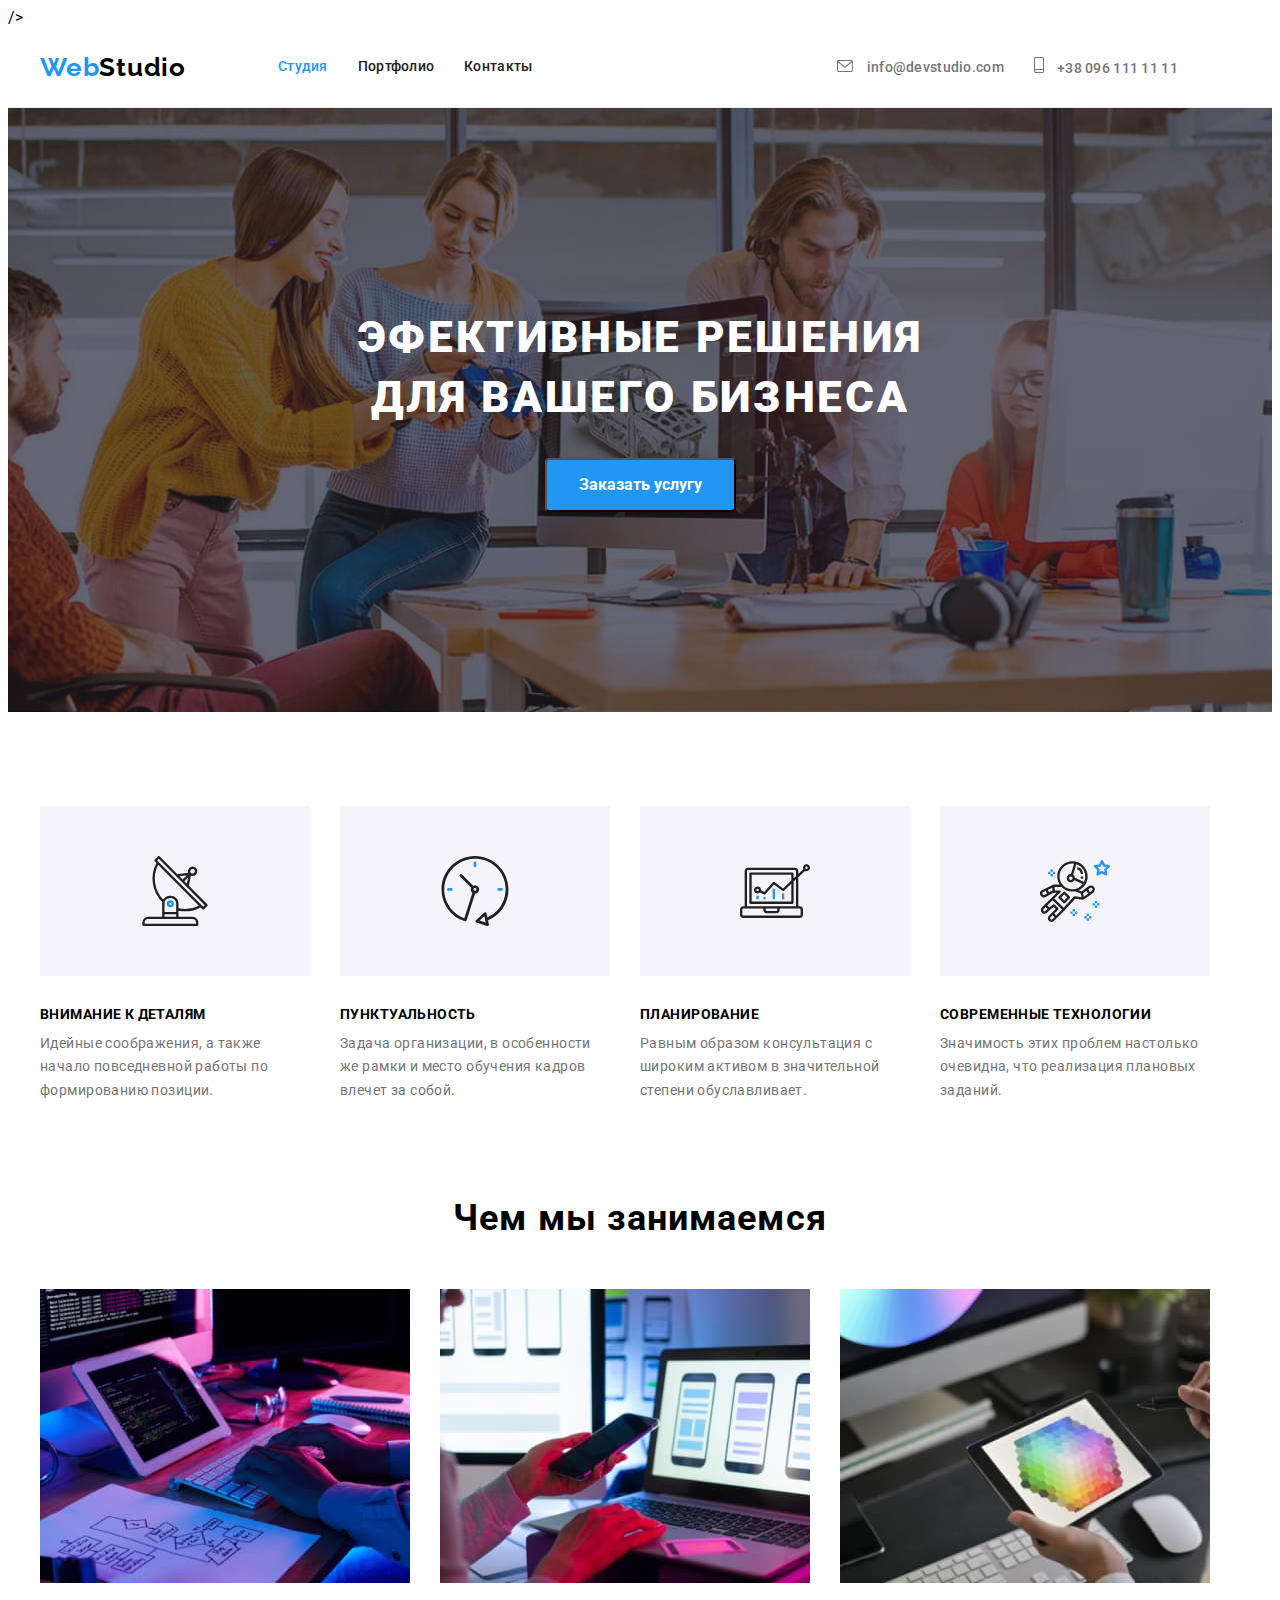
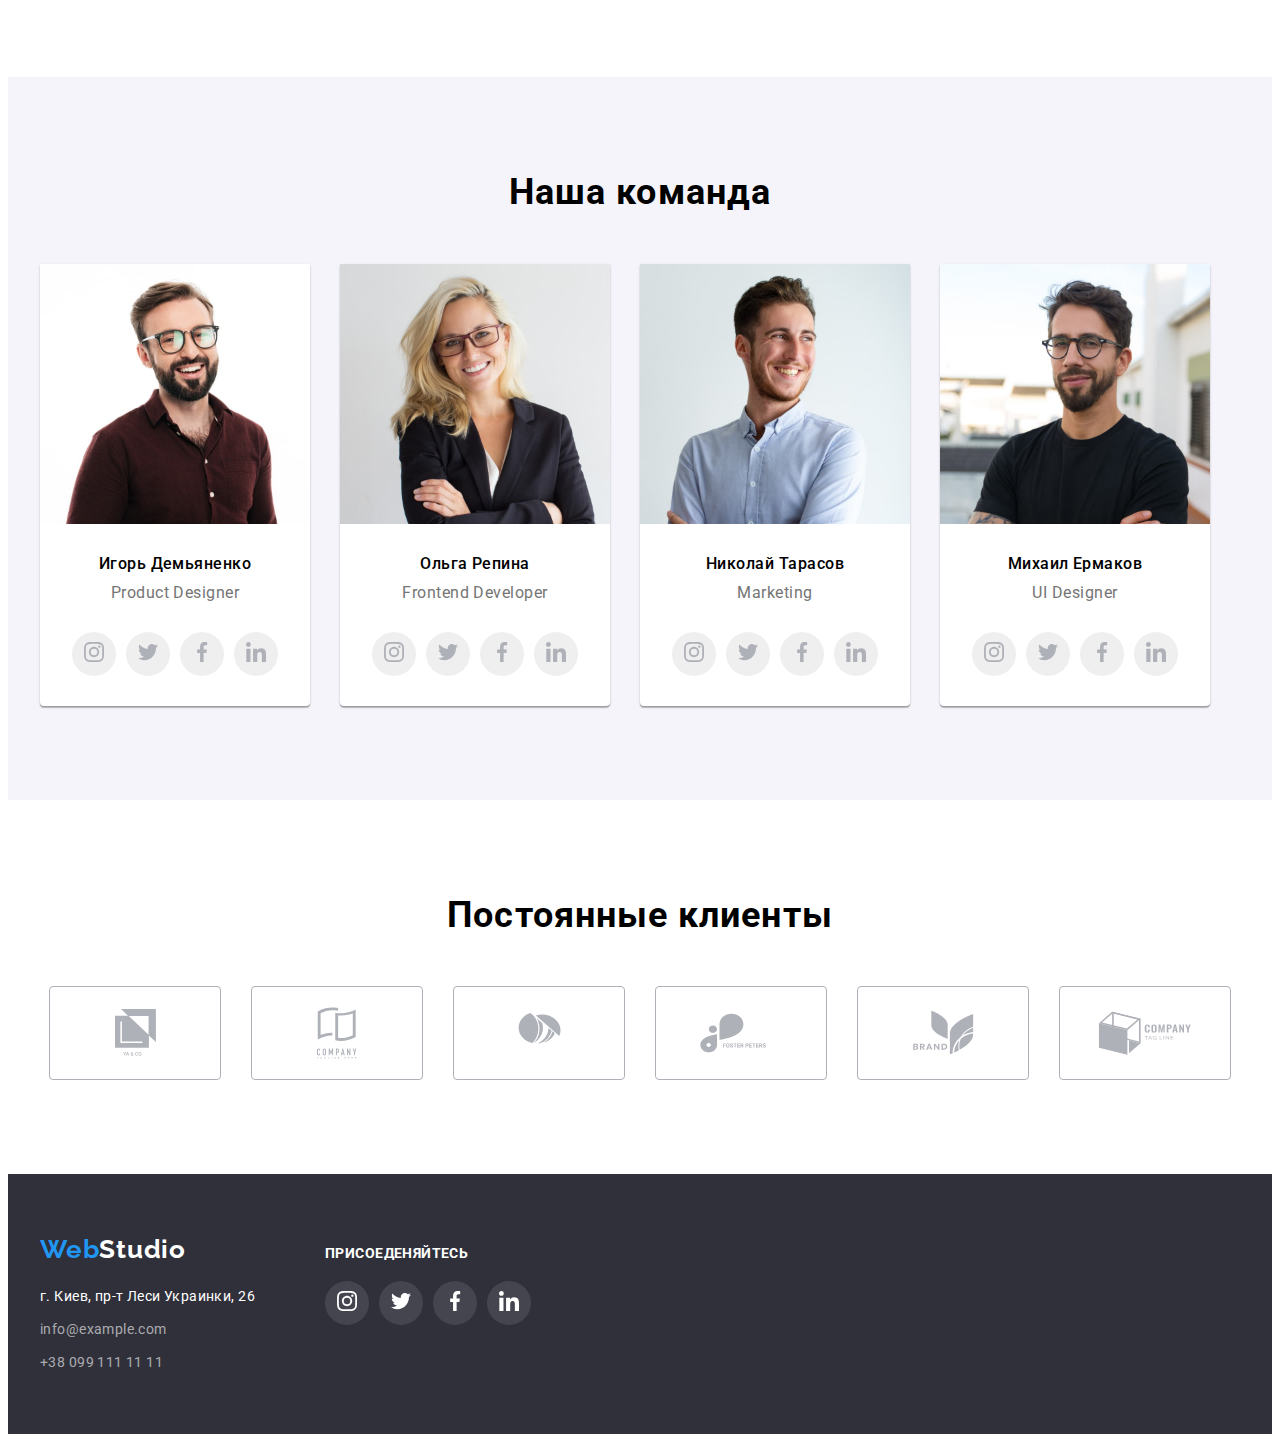
==== index.html @ a4e34519 "hw4" ====
<!DOCTYPE html>
<html lang="ru">
  <head>
    <meta charset="utf-8" />
    <meta name="description" content="ЭФЕКТИВНЫЕ РЕШЕНИЯ ДЛЯ ВАШЕГО БИЗНЕСА" />
    <meta name="viewport" content="width=device-width, initial-scale=1.0" />
    <title>Главная</title>
    <link rel="preconnect" href="https://fonts.googleapis.com" />
    <link rel="preconnect" href="https://fonts.gstatic.com" crossorigin />
    <link
      href="https://fonts.googleapis.com/css2?family=Raleway:wght@700&family=Roboto:wght@400;500;700;900&display=swap"
      rel="stylesheet"
    />
    <link
      rel="stylesheet"
      href="node_modules/modern-normalize/modern-normalize.css"
    />
    />
    <link rel="stylesheet" href="./css/style.css" />
  </head>
  <body>
    <!--Верхняя линия-->

    <header class="header">
      <div class="container header-container">
        <a href="" class="logo"> Web<span class="logo-studio">Studio</span></a>
        <nav class="navigation">
          <ul class="navigation-list">
            <li class="nav-left">
              <a class="navigation-link active-page" href="index.html"
                >Студия</a
              >
            </li>
            <li class="nav-left">
              <a class="navigation-link" href="portfolio.html"> Портфолио</a>
            </li>
            <li class="nav-left">
              <a class="navigation-link" href=""> Контакты</a>
            </li>
          </ul>
        </nav>
        <!--Контакты-->
        <ul class="contacts-list">
          <li class="nav-left">
            <a class="mail" href="mailto:info@devstudio.com">
              <svg class="icon-mail" width="16" height="12">
                <use href="./images/symbol-defs.svg#icon-envelope"></use>
              </svg>
              info@devstudio.com
            </a>
          </li>
          <li class="nav-left">
            <a class="tel" href="tel:+380961111111">
              <svg class="icon-smart" width="10" height="16">
                <use href="./images/symbol-defs.svg#icon-smartphone"></use>
              </svg>
              +38 096 111 11 11
            </a>
          </li>
        </ul>
      </div>
    </header>

    <!--Главный заголовок-->
    <main>
      <section class="main-section">
        <div class="container">
          <h1 class="main-head">
            ЭФЕКТИВНЫЕ РЕШЕНИЯ<br />
            ДЛЯ ВАШЕГО БИЗНЕСА
          </h1>
          <button class="btn" type="button">Заказать услугу</button>
        </div>
      </section>

      <!--Особенности-->

      <section class="section">
        <div class="container">
          <h2 class="visuallyhidden">Наши преимущества</h2>
          <ul class="advantage-list">
            <li class="advantage-item">
              <div class="advantage-icon">
                <svg class="icon" width="70" heigth="70">
                  <use href="./images/symbol-defs.svg#icon-antenna"></use>
                </svg>
              </div>
              <h3 class="advantage-head">Внимание к деталям</h3>
              <p class="par">
                Идейные соображения, а также начало повседневной работы по
                формированию позиции.
              </p>
            </li>

            <li class="advantage-item">
              <div class="advantage-icon">
                <svg class="icon" width="70" heigth="70">
                  <use href="./images/symbol-defs.svg#icon-clock"></use>
                </svg>
              </div>
              <h3 class="advantage-head">Пунктуальность</h3>
              <p class="par">
                Задача организации, в особенности же рамки и место обучения
                кадров влечет за собой.
              </p>
            </li>

            <li class="advantage-item">
              <div class="advantage-icon">
                <svg class="icon" width="70" heigth="70">
                  <use href="./images/symbol-defs.svg#icon-diagram"></use>
                </svg>
              </div>
              <h3 class="advantage-head">Планирование</h3>
              <p class="par">
                Равным образом консультация с широким активом в значительной
                степени обуславливает.
              </p>
            </li>

            <li class="advantage-item">
              <div class="advantage-icon">
                <svg class="icon" width="70" heigth="70">
                  <use href="./images/symbol-defs.svg#icon-astronaut"></use>
                </svg>
              </div>
              <h3 class="advantage-head">Современные технологии</h3>
              <p class="par">
                Значимость этих проблем настолько очевидна, что реализация
                плановых заданий.
              </p>
            </li>
          </ul>
        </div>
      </section>

      <!--Чем мы занимаемся-->

      <section class="section spec">
        <div class="container">
          <h2 class="spec-head">Чем мы занимаемся</h2>
          <ul class="spec-list">
            <li class="spec-item">
              <img src="images/box1.jpg" alt="programming" width="370" />
            </li>
            <li class="spec-item">
              <img src="images/box2.jpg" alt="mobile_programming" width="370" />
            </li>
            <li class="spec-item">
              <img src="images/img.jpg" alt="tablet" width="370" />
            </li>
          </ul>
        </div>
      </section>

      <!--Команда-->

      <section class="section team">
        <div class="container">
          <h2 class="spec-head">Наша команда</h2>
          <ul class="team-list">
            <li class="item-list">
              <img src="images/img_igor.jpg" alt="Igor" width="270" />
              <div class="team-info">
                <h3 class="team-name">Игорь Демьяненко</h3>
                <p class="team-position" lang="en">Product Designer</p>
              </div>

              <ul class="icon-list">
                <li class="icon-item">
                  <button class="button-icon button-active">
                    <svg class="svg-icon" width="20px" height="20px">
                      <use href="./images/symbol-defs.svg#icon-instagram"></use>
                    </svg>
                  </button>
                </li>
                <li class="icon-item">
                  <button class="button-icon button-active">
                    <svg class="svg-icon" width="20px" height="20px">
                      <use href="./images/symbol-defs.svg#icon-twitter"></use>
                    </svg>
                  </button>
                </li>
                <li class="icon-item">
                  <button class="button-icon button-active">
                    <svg class="svg-icon" width="20px" height="20px">
                      <use href="./images/symbol-defs.svg#icon-facebook"></use>
                    </svg>
                  </button>
                </li>
                <li class="icon-item">
                  <button class="button-icon button-active">
                    <svg class="svg-icon" width="20px" height="20px">
                      <use href="./images/symbol-defs.svg#icon-linkedin"></use>
                    </svg>
                  </button>
                </li>
              </ul>
            </li>

            <li class="item-list">
              <img src="images/img_olga.jpg" alt="Olga" width="270" />
              <div class="team-info">
                <h3 class="team-name">Ольга Репина</h3>
                <p class="team-position" lang="en">Frontend Developer</p>
              </div>
              <ul class="icon-list">
                <li class="icon-item">
                  <button class="button-icon button-active">
                    <svg class="svg-icon" width="20px" height="20px">
                      <use href="./images/symbol-defs.svg#icon-instagram"></use>
                    </svg>
                  </button>
                </li>
                <li class="icon-item">
                  <button class="button-icon button-active">
                    <svg class="svg-icon" width="20px" height="20px">
                      <use href="./images/symbol-defs.svg#icon-twitter"></use>
                    </svg>
                  </button>
                </li>
                <li class="icon-item">
                  <button class="button-icon button-active">
                    <svg class="svg-icon" width="20px" height="20px">
                      <use href="./images/symbol-defs.svg#icon-facebook"></use>
                    </svg>
                  </button>
                </li>
                <li class="icon-item">
                  <button class="button-icon button-active">
                    <svg class="svg-icon" width="20px" height="20px">
                      <use href="./images/symbol-defs.svg#icon-linkedin"></use>
                    </svg>
                  </button>
                </li>
              </ul>
            </li>

            <li class="item-list">
              <img src="images/img_kolya.jpg" alt="Nikolay" width="270" />
              <div class="team-info">
                <h3 class="team-name">Николай Тарасов</h3>
                <p class="team-position" lang="en">Marketing</p>
              </div>
              <ul class="icon-list">
                <li class="icon-item">
                  <button class="button-icon button-active">
                    <svg class="svg-icon" width="20px" height="20px">
                      <use href="./images/symbol-defs.svg#icon-instagram"></use>
                    </svg>
                  </button>
                </li>
                <li class="icon-item">
                  <button class="button-icon button-active">
                    <svg class="svg-icon" width="20px" height="20px">
                      <use href="./images/symbol-defs.svg#icon-twitter"></use>
                    </svg>
                  </button>
                </li>
                <li class="icon-item">
                  <button class="button-icon button-active">
                    <svg class="svg-icon" width="20px" height="20px">
                      <use href="./images/symbol-defs.svg#icon-facebook"></use>
                    </svg>
                  </button>
                </li>
                <li class="icon-item">
                  <button class="button-icon button-active">
                    <svg class="svg-icon">
                      <use href="./images/symbol-defs.svg#icon-linkedin"></use>
                    </svg>
                  </button>
                </li>
              </ul>
            </li>

            <li class="item-list">
              <img src="images/img_misha.jpg" alt="Michail" width="270" />
              <div class="team-info">
                <h3 class="team-name">Михаил Ермаков</h3>
                <p class="team-position" lang="en">UI Designer</p>
              </div>
              <ul class="icon-list">
                <li class="icon-item">
                  <button class="button-icon button-active">
                    <svg class="svg-icon" width="20px" height="20px">
                      <use href="./images/symbol-defs.svg#icon-instagram"></use>
                    </svg>
                  </button>
                </li>
                <li class="icon-item">
                  <button class="button-icon button-active">
                    <svg class="svg-icon" width="20px" height="20px">
                      <use href="./images/symbol-defs.svg#icon-twitter"></use>
                    </svg>
                  </button>
                </li>
                <li class="icon-item">
                  <button class="button-icon button-active">
                    <svg class="svg-icon" width="20px" height="20px">
                      <use href="./images/symbol-defs.svg#icon-facebook"></use>
                    </svg>
                  </button>
                </li>
                <li class="icon-item">
                  <button class="button-icon button-active">
                    <svg class="svg-icon" width="20px" height="20px">
                      <use href="./images/symbol-defs.svg#icon-linkedin"></use>
                    </svg>
                  </button>
                </li>
              </ul>
            </li>
          </ul>
        </div>
      </section>

      <section class="section">
        <div class="container">
          <h2 class="spec-head">Постоянные клиенты</h2>
          <ul class="client-list">
            <li class="client-item">
              <a href="" alt="company" class="client-link">
                <svg class="svg-client" width="41px" height="47px">
                  <use href="./images/symbol-defs.svg#icon-group"></use>
                </svg>
              </a>
            </li>
            <li class="client-item">
              <a href="" alt="company" class="client-link">
                <svg class="svg-client" width="40px" height="52px">
                  <use href="./images/symbol-defs.svg#icon-group-1"></use>
                </svg>
              </a>
            </li>
            <li class="client-item">
              <a href="" alt="company" class="client-link">
                <svg class="svg-client" width="43px" height="41px">
                  <use href="./images/symbol-defs.svg#icon-group-2"></use>
                </svg>
              </a>
            </li>
            <li class="client-item">
              <a href="" alt="company" class="client-link">
                <svg class="svg-client" width="84px" height="40px">
                  <use href="./images/symbol-defs.svg#icon-group-3"></use>
                </svg>
              </a>
            </li>
            <li class="client-item">
              <a href="" alt="company" class="client-link">
                <svg class="svg-client" width="63px" height="45px">
                  <use href="./images/symbol-defs.svg#icon-group-4"></use>
                </svg>
              </a>
            </li>
            <li class="client-item">
              <a href="" alt="company" class="client-link">
                <svg class="svg-client" width="94px" height="44px">
                  <use href="./images/symbol-defs.svg#icon-group-5"></use>
                </svg>
              </a>
            </li>
          </ul>
        </div>
      </section>
    </main>

    <!--Подвал-->

    <footer class="foot">
      <div class="container">
        <div class="container-foot">
          <div>
            <a href="" class="logo-foot"
              >Web<span class="logo-studio-foot">Studio</span></a
            >
            <address class="foot-adress">
              <ul class="address-list">
                <li class="address-item">
                  <a
                    class="foot-address-item"
                    href="https://www.google.com/maps/place/%D0%B1%D1%83%D0%BB.+%D0%9B%D0%B5%D1%81%D0%B8+%D0%A3%D0%BA%D1%80%D0%B0%D0%B8%D0%BD%D0%BA%D0%B8,+26,+%D0%9A%D0%B8%D0%B5%D0%B2,+02000/@50.4265807,30.5361971,17z/data=!3m1!4b1!4m5!3m4!1s0x40d4cf0e033ecbe9:0x57a4dffefec77da0!8m2!3d50.4265807!4d30.5383858"
                    >г. Киев, пр-т Леси Украинки, 26</a
                  >
                </li>
                <li class="mail-item">
                  <a class="foot-contacts" href="mailto:info@example.com"
                    >info@example.com</a
                  >
                </li>
                <li class="tel-item">
                  <a class="foot-contacts" href="tel:+380991111111"
                    >+38 099 111 11 11</a
                  >
                </li>
              </ul>
            </address>
          </div>
          <div class="social">
            <h3 class="head-social">Присоеденяйтесь</h3>
            <ul class="social-list">
              <li class="social-item">
                <button class="button-social button-social-active">
                  <svg class="social-icon">
                    <use href="./images/symbol-defs.svg#icon-instagram"></use>
                  </svg>
                </button>
              </li>
              <li class="social-item">
                <button class="button-social button-social-active">
                  <svg class="social-icon">
                    <use href="./images/symbol-defs.svg#icon-twitter"></use>
                  </svg>
                </button>
              </li>
              <li class="social-item">
                <button class="button-social button-social-active">
                  <svg class="social-icon">
                    <use href="./images/symbol-defs.svg#icon-facebook"></use>
                  </svg>
                </button>
              </li>
              <li class="social-item">
                <button class="button-social button-social-active">
                  <svg class="social-icon">
                    <use href="./images/symbol-defs.svg#icon-linkedin"></use>
                  </svg>
                </button>
              </li>
            </ul>
          </div>
        </div>
      </div>
    </footer>
  </body>
</html>
---- css/style.css ----
:root {
  --color-background-body: #ffffff;
  --color-text-hover-focus: #2196f3;
  --color-btn-hover-focus: #757575;
  --color-logo: #2196f3;
  --color-logo-studio: #000000;
  --color-logo-studio-foot: #ffffff;
  --color-background-main: #c4c4c4;
  --text-color-par: #757575;
  --color-backround-footer: #2f303a;
  --color-background-team: #f5f4fa;
  --color-backgroung-btn: #2196f3;
  --color-background-header: #ffffff;
  --color-link-active: #757575;
  --color-team-position: #757575;
  --text-color-link: #212121;
  --text-color-contacts: #757575;
  --text-color-main: #ffffff;
  --text-color-button: #ffffff;
  --text-color-foot-address: #ffffff;
  --text-color-foot-contacts: rgba(255, 255, 255, 0.6);
  --text-filter: #212121;
  --bakground-btn-filter: #f5f4fa;
  --text-portfolio-product: #757575;
  --backgroun-color-services: #ffffff;
  --color-background-icon: #f5f4fa;
}
html {
  box-sizing: border-box;
}

h1,
h2,
h3,
p {
  margin: 0;
}
ul {
  margin: 0;
  padding: 0;
  list-style-type: none;
}
img {
  display: block;
  max-width: 100%;
  height: auto;
}

body {
  font-family: roboto, sans-serif;
  background-color: var(--color-background-body);
}
.container {
  width: 1200px;
  margin: 0 auto;
  padding: 0 15px;
}
.header-container {
  display: flex;
  align-items: center;
}
.header {
  background-color: var(--color-background-header);
  border-bottom: 1px solid #ececec;
}

/* WebStudio */
.logo {
  text-decoration: none;
  margin: 0;
  padding: 0;
  width: 145px;
  font-family: Raleway;
  font-weight: 700;
  font-size: 26px;
  line-height: 1.19;
  letter-spacing: 0.03em;
  color: var(--color-logo);
}
.logo-studio {
  color: var(--color-logo-studio);
}

/* Navigation*/
.navigation {
  margin: 0 0 0 93px;
  padding-top: 0;
}
.navigation-list {
  display: flex;
}
.contacts-list {
  margin-left: 305px;
  display: flex;
}
.navigation-link {
  padding: 32px 0;
  text-decoration: none;
  font-weight: 500;
  font-size: 14px;
  line-height: 1.14;
  letter-spacing: 0.02em;
  color: var(--text-color-link);
  display: block;
}
.nav-left + .nav-left {
  margin-left: 30px;
}
.active-page {
  color: var(--color-backgroung-btn);
}

.navigation-link:hover,
.navigation-link:focus {
  color: var(--color-text-hover-focus);
}
.navigation-link:active {
  color: var(--color-link-active);
}
.mail {
  text-decoration: none;
  font-weight: 500;
  font-size: 14px;
  line-height: 1.14;
  letter-spacing: 0.02em;
  color: var(--text-color-contacts);
}

.mail:focus,
.mail:hover,
.icon-mail:hover,
.icon-mail:focus {
  color: var(--color-text-hover-focus);
  fill: currentColor;
}

.icon-mail {
  width: 16px;
  height: 12px;
  margin-right: 10px;
  fill: currentColor;
}

.tel {
  text-decoration: none;
  font-weight: 500;
  font-size: 14px;
  line-height: 1.14;
  letter-spacing: 0.02em;
  color: var(--text-color-contacts);
}
.tel:focus,
.tel:hover,
.icon-smart:hover,
.icon-smart:focus {
  color: var(--color-text-hover-focus);
  fill: currentColor;
}
.icon-smart {
  width: 10px;
  height: 16px;
  margin-right: 10px;
  fill: currentColor;
}
.icon {
  display: block;
  height: 120px;
  margin-left: auto;
  margin-right: auto;
  padding: 25px 0;
  background-size: cover;
  fill: var(--text-color-link);
}

/*Main Head*/
.main-section {
  background-color: var(--color-background-main);
  text-align: center;
  padding: 200px 0;
  margin: 0 auto;
  max-width: 1600px;
  background-image: linear-gradient(
      rgba(47, 48, 58, 0.4),
      rgba(47, 48, 58, 0.4)
    ),
    url(../images/bg.jpg);
  background-position: center;
  background-repeat: no-repeat;
  background-size: cover;
}

.main-head {
  font-weight: 900;
  font-size: 44px;
  line-height: 1.36;
  letter-spacing: 0.06em;
  color: var(--text-color-main);
  background-color: inherit;

  text-transform: uppercase;
}

.btn {
  color: var(--text-color-button);
  background-color: var(--color-backgroung-btn);
  font-family: Roboto, sans-serif;
  font-weight: 700;
  font-size: 16px;
  line-height: 1.87;
  cursor: pointer;
  margin-top: 30px;
  padding: 10px 32px;
  box-shadow: 0px 4px 4px rgba(0, 0, 0, 0.15);
  border-radius: 4px;
}
.btn:active {
  color: var(--color-link-active);
}
.btn:hover,
.btn:focus {
  color: var(--color-btn-hover-focus);
}

/*ADVANTAGE*/

.visuallyhidden {
  position: absolute;
  width: 1px;
  height: 1px;
  margin: -1px;
  border: 0;
  padding: 0;
  clip: rect(0 0 0 0);
  overflow: hidden;
}
.section {
  padding: 94px 0;
}
.advantage-list {
  display: flex;
}

.advantage-item {
  width: 270px;
}
.advantage-item + .advantage-item {
  margin-left: 30px;
}

.advantage-head {
  margin-top: 30px;
  font-weight: 700;
  font-size: 14px;
  line-height: calc(16 / 14);
  letter-spacing: 0.03em;
  text-transform: uppercase;
}
.par {
  margin-top: 10px;
  margin-bottom: 0;
  font-size: 14px;
  line-height: 1.71;
  letter-spacing: 0.03em;
  color: var(--text-color-par);
}
.advantage-icon {
  background-color: var(--color-background-icon);
}

/*ACTIVITY*/
.spec {
  padding-top: 0;
}

.spec-head {
  font-weight: 700;
  font-size: 36px;
  line-height: 1.17;
  text-align: center;
  letter-spacing: 0.03em;
}

.spec-list {
  margin-top: 50px;
  display: flex;
}

.spec-item + .spec-item {
  margin-left: 30px;
}

/*OUR TEAM*/
.team {
  background-color: var(--color-background-team);
}
.team-list {
  margin-top: 50px;
  display: flex;
}
.team-name {
  font-weight: 500;
  font-size: 16px;
  line-height: 1.19;
  text-align: center;
  letter-spacing: 0.03em;
}
.team-position {
  font-size: 16px;
  line-height: 1.19;
  text-align: center;
  margin-top: 10px;
  margin-bottom: 0;
  letter-spacing: 0.03em;
  color: var(--color-team-position);
}
.team-info {
  padding: 30px 0;
}
.item-list {
  width: 270px;
  border-radius: 0px 0px 4px 4px;
  box-shadow: 0px 1px 3px rgba(0, 0, 0, 0.12), 0px 1px 1px rgba(0, 0, 0, 0.14),
    0px 2px 1px rgba(0, 0, 0, 0.2);
  background-color: var(--text-color-main);
}
.item-list + .item-list {
  margin-left: 30px;
}
.icon-container {
  margin: 0;
  padding: 0;
  width: 206px;
}

.button-icon {
  padding: 0;
  border: none;
  cursor: pointer;
  width: 44px;
  height: 44px;
  border-radius: 50%;
}

.icon-list {
  display: flex;
  justify-content: center;
  padding-bottom: 30px;
}

.icon-item {
  list-style-type: none;
}
.button-active:focus,
.button-active:hover {
  background-color: var(--color-text-hover-focus);
  fill: var(--text-color-button);
  outline: var(--color-backgroung-btn);
}

.button-active:focus,
.button-active:hover .svg-icon {
  fill: var(--text-color-button);
}

.icon-item + .icon-item {
  margin-left: 10px;
}
.svg-icon {
  width: 20px;
  height: 20px;
  fill: #afb1b8;
}
/* Клиенты*/
.client-list {
  display: flex;
  justify-content: center;
  margin-top: 50px;
}

.client-link {
  display: flex;
  justify-content: center;
  align-items: center;
  color: #afb1b8;
  width: 170px;
  height: 92px;
  border: solid 1px #afb1b8;
  border-radius: 4px;
}

.svg-client {
  fill: currentColor;
}
.client-link:focus,
.client-link:hover {
  color: var(--color-text-hover-focus);
  border-color: var(--color-text-hover-focus);
  outline: var(--color-backgroung-btn);
}
.client-item + .client-item {
  margin-left: 30px;
}

/*FOOTER*/

.foot {
  background-color: var(--color-backround-footer);
  margin-top: 0;
  padding: 60px 0;
}
.address-list {
  list-style-type: none;
  margin: 0;
  padding: 0;
}
/* WebStudio footer*/
.logo-foot {
  text-decoration: none;
  font-family: Raleway, sans-serif;
  font-weight: 700;
  font-size: 26px;
  line-height: 1.19;
  letter-spacing: 0.03em;
  color: var(--color-logo);
}
.logo-studio-foot {
  color: var(--color-logo-studio-foot);
}
.foot-adress {
  font-family: Roboto, sans-serif;
  font-style: normal;
  font-size: 14px;
  line-height: 1.71;
  letter-spacing: 0.03em;
  margin-top: 20px;
}
.foot-address-item {
  text-decoration: none;
  color: var(--text-color-foot-address);
}

.foot-address:hover,
.foot-address:focus {
  color: var(--color-text-hover-focus);
}

.foot-contacts {
  text-decoration: none;
  color: var(--text-color-foot-contacts);
}
.foot-contacts:hover,
.foot-contacts:focus {
  color: var(--color-text-hover-focus);
  outline: var(--color-backgroung-btn);
}

.mail-item {
  margin-top: 9px;
}
.tel-item {
  margin-top: 9px;
}

.head-social {
  font-weight: 700;
  font-size: 14px;
  line-height: 16px;
  letter-spacing: 0.03em;
  text-transform: uppercase;
  color: #ffffff;
}

.icon-container {
  margin: 0;
  padding: 0;
  width: 206px;
}
.social {
  width: 206px;
  margin-left: 70px;
}
.button-social {
  padding: 0;
  border: none;
  cursor: pointer;
  width: 44px;
  height: 44px;
  border-radius: 50%;
  background-color: rgba(255, 255, 255, 0.1);
}

.social-list {
  display: flex;
  justify-content: center;
  padding: 0;
  margin-top: 20px;
}

.button-social-active:focus,
.button-social-active:hover {
  background-color: var(--color-text-hover-focus);
  border: none;
  outline: var(--color-text-hover-focus);
}

.social-item + .social-item {
  margin-left: 10px;
}
.social-icon {
  width: 20px;
  height: 20px;
  fill: var(--text-color-foot-address);
}
.container-foot {
  display: flex;
  align-items: baseline;
}
/*Page portfolio*/

.btn-filter {
  border: none;
  padding: 6px 22px;
  font-family: Roboto, sans-serif;
  font-weight: 500;
  font-size: 16px;
  line-height: calc(26 / 16);
  letter-spacing: 0.03em;
  color: var(--text-filter);
  cursor: pointer;
  background-color: var(--bakground-btn-filter);
  border-radius: 4px;
}

.btn-left + .btn-left {
  margin-left: 8px;
}

.btn-filter:focus,
.btn-filter:hover {
  box-shadow: 0px 3px 1px rgba(0, 0, 0, 0.1), 0px 1px 2px rgba(0, 0, 0, 0.08),
    0px 2px 2px rgba(0, 0, 0, 0.12);
  color: var(--text-color-button);
  background-color: var(--color-backgroung-btn);
  outline: var(--color-text-hover-focus);
}

.filter-list {
  margin-bottom: 50px;
  display: flex;
  justify-content: center;
}
.services-list {
  display: flex;
  flex-wrap: wrap;
}

.services-item {
  margin-left: 30px;
  width: 370px;
  background-color: var(--backgroun-color-services);
}

.services-item:hover {
  cursor: pointer;
  box-shadow: 0px 1px 1px rgba(0, 0, 0, 0.12), 0px 4px 4px rgba(0, 0, 0, 0.06),
    1px 4px 6px rgba(0, 0, 0, 0.16);
}

.services-item:nth-child(3n + 1) {
  margin-left: 0;
}
.services-item:nth-child(n + 4) {
  margin-top: 30px;
}

.title {
  width: 322px;
  margin: auto;
}
.head-portfolio {
  font-weight: 700;
  font-size: 18px;
  line-height: 2;
  letter-spacing: 0.06em;
  color: var(--text-color-link);
}
.product {
  margin-top: 4px;
  font-size: 16px;
  line-height: 1.87;
  letter-spacing: 0.03em;
  color: var(--text-portfolio-product);
}
.services-info {
  padding: 20px 24px;
  border-left: 1px solid #eeeeee;
  border-right: 1px solid #eeeeee;
  border-bottom: 1px solid #eeeeee;
}
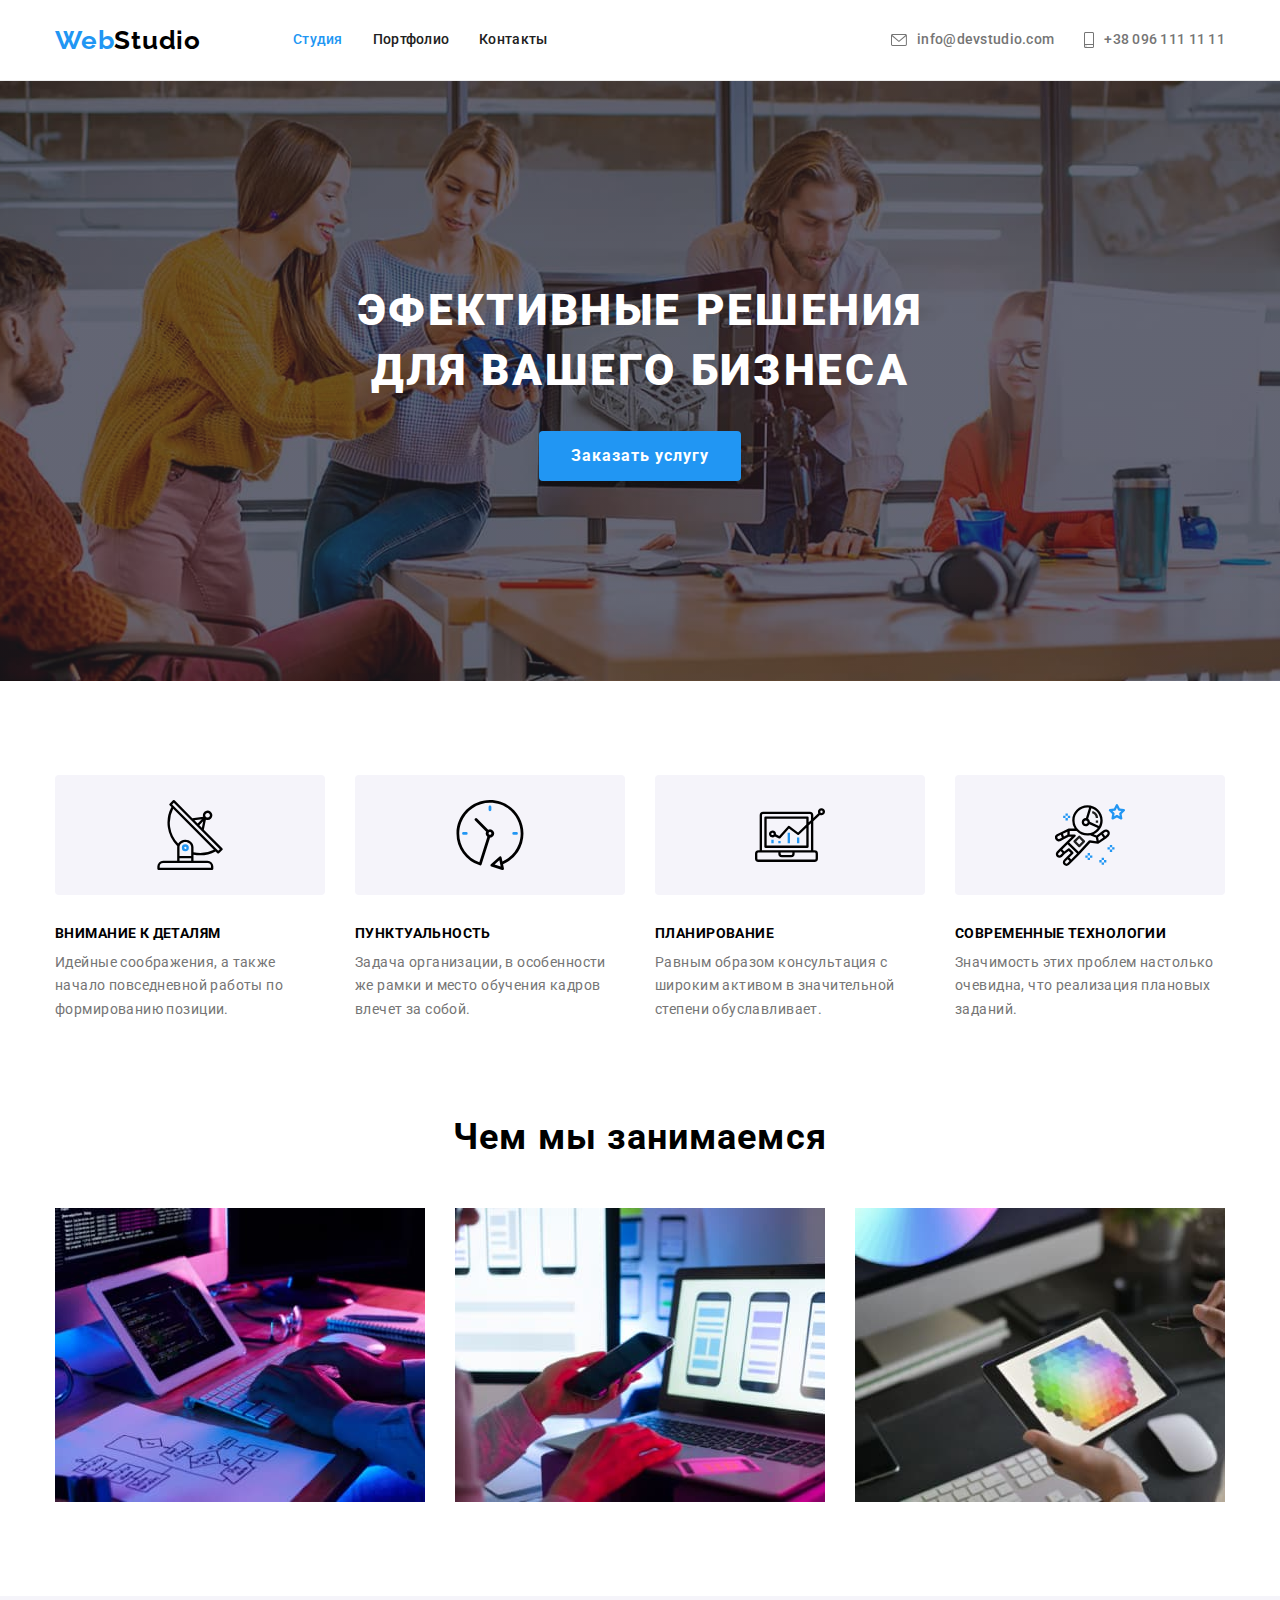
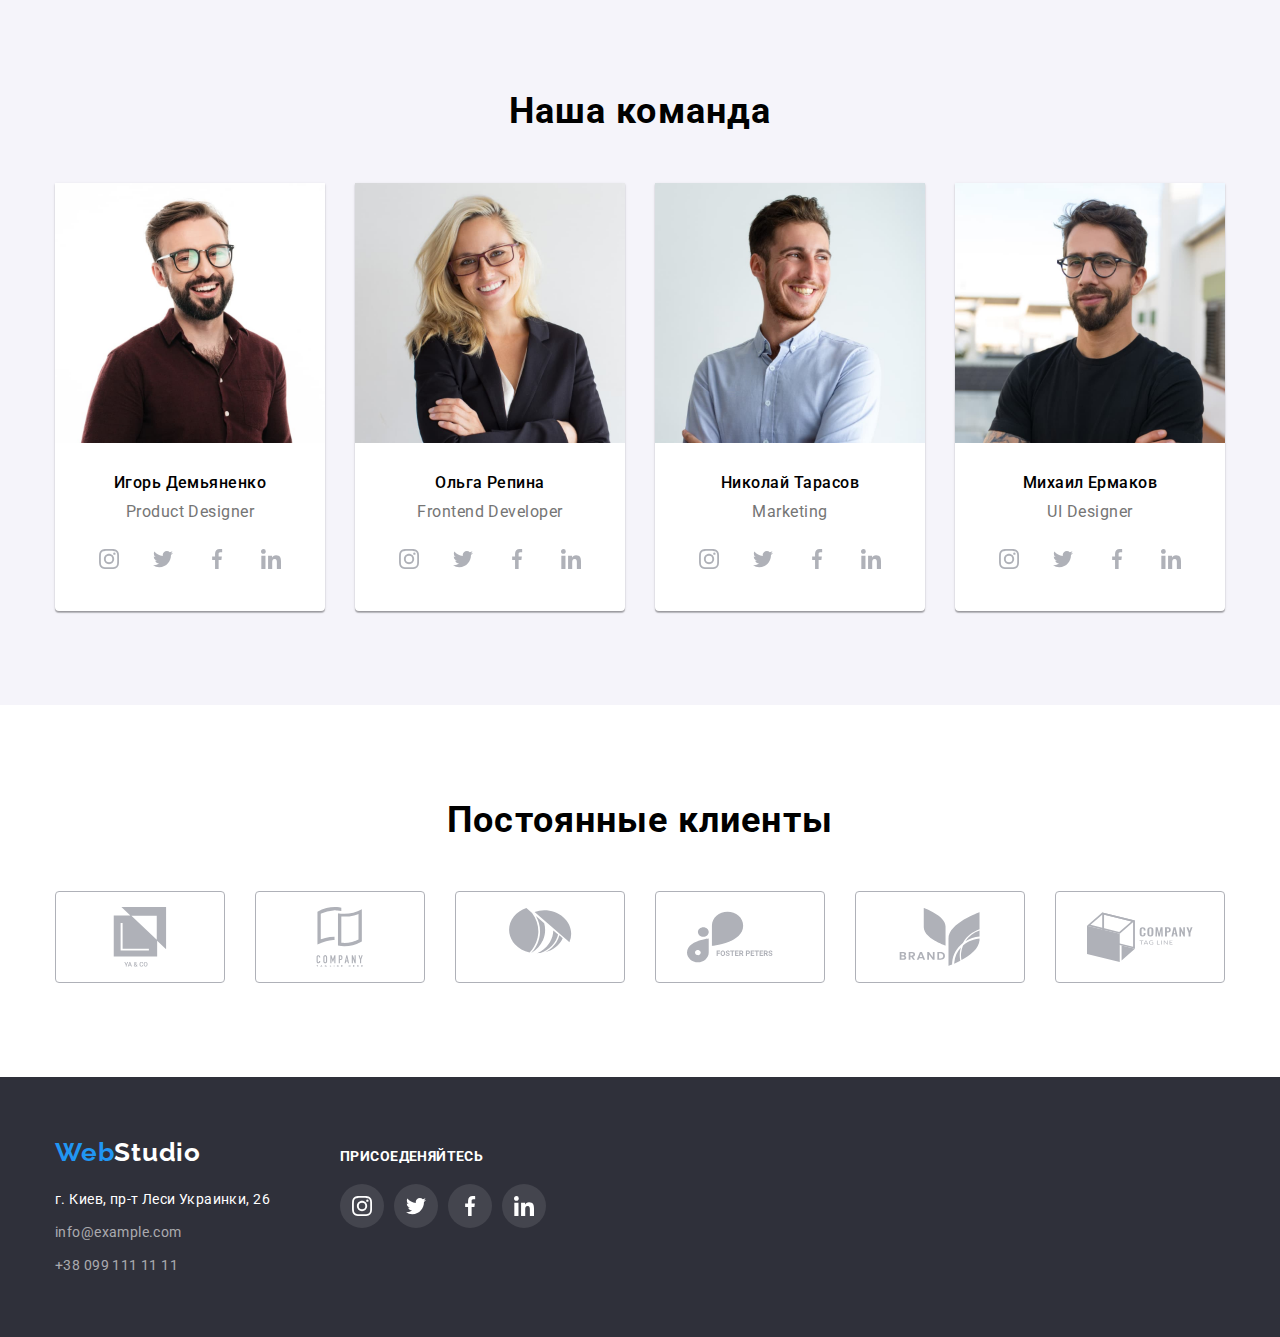
==== commit 1b16948f: "30/01" ====
--- a/index.html
+++ b/index.html
@@ -11,11 +11,7 @@
       href="https://fonts.googleapis.com/css2?family=Raleway:wght@700&family=Roboto:wght@400;500;700;900&display=swap"
       rel="stylesheet"
     />
-    <link
-      rel="stylesheet"
-      href="node_modules/modern-normalize/modern-normalize.css"
-    />
-    />
+    <link rel="stylesheet" href="https://cdnjs.cloudflare.com/ajax/libs/modern-normalize/1.1.0/modern-normalize.min.css">
     <link rel="stylesheet" href="./css/style.css" />
   </head>
   <body>
@@ -81,7 +77,7 @@
           <ul class="advantage-list">
             <li class="advantage-item">
               <div class="advantage-icon">
-                <svg class="icon" width="70" heigth="70">
+                <svg class="icon" width="70" height="70">
                   <use href="./images/symbol-defs.svg#icon-antenna"></use>
                 </svg>
               </div>
@@ -94,7 +90,7 @@
 
             <li class="advantage-item">
               <div class="advantage-icon">
-                <svg class="icon" width="70" heigth="70">
+                <svg class="icon" width="70" height="70">
                   <use href="./images/symbol-defs.svg#icon-clock"></use>
                 </svg>
               </div>
@@ -107,7 +103,7 @@
 
             <li class="advantage-item">
               <div class="advantage-icon">
-                <svg class="icon" width="70" heigth="70">
+                <svg class="icon" width="70" height="70">
                   <use href="./images/symbol-defs.svg#icon-diagram"></use>
                 </svg>
               </div>
@@ -120,7 +116,7 @@
 
             <li class="advantage-item">
               <div class="advantage-icon">
-                <svg class="icon" width="70" heigth="70">
+                <svg class="icon" width="70" height="70">
                   <use href="./images/symbol-defs.svg#icon-astronaut"></use>
                 </svg>
               </div>
@@ -164,38 +160,39 @@
               <div class="team-info">
                 <h3 class="team-name">Игорь Демьяненко</h3>
                 <p class="team-position" lang="en">Product Designer</p>
-              </div>
-
-              <ul class="icon-list">
-                <li class="icon-item">
-                  <button class="button-icon button-active">
-                    <svg class="svg-icon" width="20px" height="20px">
-                      <use href="./images/symbol-defs.svg#icon-instagram"></use>
-                    </svg>
-                  </button>
-                </li>
-                <li class="icon-item">
-                  <button class="button-icon button-active">
-                    <svg class="svg-icon" width="20px" height="20px">
-                      <use href="./images/symbol-defs.svg#icon-twitter"></use>
-                    </svg>
-                  </button>
-                </li>
-                <li class="icon-item">
-                  <button class="button-icon button-active">
-                    <svg class="svg-icon" width="20px" height="20px">
-                      <use href="./images/symbol-defs.svg#icon-facebook"></use>
-                    </svg>
-                  </button>
-                </li>
-                <li class="icon-item">
-                  <button class="button-icon button-active">
-                    <svg class="svg-icon" width="20px" height="20px">
-                      <use href="./images/symbol-defs.svg#icon-linkedin"></use>
-                    </svg>
-                  </button>
-                </li>
-              </ul>
+                <ul class="icon-list">
+                  <li class="icon-item">
+                    <a href="" alt="" class="button-icon button-active">
+                      <svg class="svg-icon" width="20px" height="20px">
+                        <use href="./images/symbol-defs.svg#icon-instagram"></use>
+                      </svg>
+                    </a>
+                  </li>
+                  <li class="icon-item">
+                    <a href="" alt="" class="button-icon button-active">
+                      <svg class="svg-icon" width="20px" height="20px">
+                        <use href="./images/symbol-defs.svg#icon-twitter"></use>
+                      </svg>
+                    </a>
+                  </li>
+                  <li class="icon-item">
+                    <a href="" alt="" class="button-icon button-active">
+                      <svg class="svg-icon" width="20px" height="20px">
+                        <use href="./images/symbol-defs.svg#icon-facebook"></use>
+                      </svg>
+                    </a>
+                  </li>
+                  <li class="icon-item">
+                    <a href="" alt="" class="button-icon button-active">
+                      <svg class="svg-icon" width="20px" height="20px">
+                        <use href="./images/symbol-defs.svg#icon-linkedin"></use>
+                      </svg>
+                    </a>
+                  </li>
+                </ul>
+              </div>
+
+             
             </li>
 
             <li class="item-list">
@@ -203,37 +200,38 @@
               <div class="team-info">
                 <h3 class="team-name">Ольга Репина</h3>
                 <p class="team-position" lang="en">Frontend Developer</p>
-              </div>
-              <ul class="icon-list">
-                <li class="icon-item">
-                  <button class="button-icon button-active">
-                    <svg class="svg-icon" width="20px" height="20px">
-                      <use href="./images/symbol-defs.svg#icon-instagram"></use>
-                    </svg>
-                  </button>
-                </li>
-                <li class="icon-item">
-                  <button class="button-icon button-active">
-                    <svg class="svg-icon" width="20px" height="20px">
-                      <use href="./images/symbol-defs.svg#icon-twitter"></use>
-                    </svg>
-                  </button>
-                </li>
-                <li class="icon-item">
-                  <button class="button-icon button-active">
-                    <svg class="svg-icon" width="20px" height="20px">
-                      <use href="./images/symbol-defs.svg#icon-facebook"></use>
-                    </svg>
-                  </button>
-                </li>
-                <li class="icon-item">
-                  <button class="button-icon button-active">
-                    <svg class="svg-icon" width="20px" height="20px">
-                      <use href="./images/symbol-defs.svg#icon-linkedin"></use>
-                    </svg>
-                  </button>
-                </li>
-              </ul>
+                <ul class="icon-list">
+                  <li class="icon-item">
+                    <a href="" alt="" class="button-icon button-active">
+                      <svg class="svg-icon" width="20px" height="20px">
+                        <use href="./images/symbol-defs.svg#icon-instagram"></use>
+                      </svg>
+                    </a>
+                  </li>
+                  <li class="icon-item">
+                    <a href="" alt="" class="button-icon button-active">
+                      <svg class="svg-icon" width="20px" height="20px">
+                        <use href="./images/symbol-defs.svg#icon-twitter"></use>
+                      </svg>
+                    </a>
+                  </li>
+                  <li class="icon-item">
+                    <a href="" alt="" class="button-icon button-active">
+                      <svg class="svg-icon" width="20px" height="20px">
+                        <use href="./images/symbol-defs.svg#icon-facebook"></use>
+                      </svg>
+                    </a>
+                  </li>
+                  <li class="icon-item">
+                    <a href="" alt="" class="button-icon button-active">
+                      <svg class="svg-icon" width="20px" height="20px">
+                        <use href="./images/symbol-defs.svg#icon-linkedin"></use>
+                      </svg>
+                    </a>
+                  </li>
+                </ul>
+              </div>
+              
             </li>
 
             <li class="item-list">
@@ -241,37 +239,38 @@
               <div class="team-info">
                 <h3 class="team-name">Николай Тарасов</h3>
                 <p class="team-position" lang="en">Marketing</p>
-              </div>
-              <ul class="icon-list">
-                <li class="icon-item">
-                  <button class="button-icon button-active">
-                    <svg class="svg-icon" width="20px" height="20px">
-                      <use href="./images/symbol-defs.svg#icon-instagram"></use>
-                    </svg>
-                  </button>
-                </li>
-                <li class="icon-item">
-                  <button class="button-icon button-active">
-                    <svg class="svg-icon" width="20px" height="20px">
-                      <use href="./images/symbol-defs.svg#icon-twitter"></use>
-                    </svg>
-                  </button>
-                </li>
-                <li class="icon-item">
-                  <button class="button-icon button-active">
-                    <svg class="svg-icon" width="20px" height="20px">
-                      <use href="./images/symbol-defs.svg#icon-facebook"></use>
-                    </svg>
-                  </button>
-                </li>
-                <li class="icon-item">
-                  <button class="button-icon button-active">
-                    <svg class="svg-icon">
-                      <use href="./images/symbol-defs.svg#icon-linkedin"></use>
-                    </svg>
-                  </button>
-                </li>
-              </ul>
+                <ul class="icon-list">
+                  <li class="icon-item">
+                    <a href="" alt="" class="button-icon button-active">
+                      <svg class="svg-icon" width="20px" height="20px">
+                        <use href="./images/symbol-defs.svg#icon-instagram"></use>
+                      </svg>
+                    </a>
+                  </li>
+                  <li class="icon-item">
+                    <a href="" alt="" class="button-icon button-active">
+                      <svg class="svg-icon" width="20px" height="20px">
+                        <use href="./images/symbol-defs.svg#icon-twitter"></use>
+                      </svg>
+                    </a>
+                  </li>
+                  <li class="icon-item">
+                    <a href="" alt="" class="button-icon button-active">
+                      <svg class="svg-icon" width="20px" height="20px">
+                        <use href="./images/symbol-defs.svg#icon-facebook"></use>
+                      </svg>
+                    </a>
+                  </li>
+                  <li class="icon-item">
+                    <a href="" alt="" class="button-icon button-active">
+                      <svg class="svg-icon" width="20px" height="20px">
+                        <use href="./images/symbol-defs.svg#icon-linkedin"></use>
+                      </svg>
+                    </a>
+                  </li>
+                </ul>
+              </div>
+              
             </li>
 
             <li class="item-list">
@@ -279,37 +278,38 @@
               <div class="team-info">
                 <h3 class="team-name">Михаил Ермаков</h3>
                 <p class="team-position" lang="en">UI Designer</p>
-              </div>
-              <ul class="icon-list">
-                <li class="icon-item">
-                  <button class="button-icon button-active">
-                    <svg class="svg-icon" width="20px" height="20px">
-                      <use href="./images/symbol-defs.svg#icon-instagram"></use>
-                    </svg>
-                  </button>
-                </li>
-                <li class="icon-item">
-                  <button class="button-icon button-active">
-                    <svg class="svg-icon" width="20px" height="20px">
-                      <use href="./images/symbol-defs.svg#icon-twitter"></use>
-                    </svg>
-                  </button>
-                </li>
-                <li class="icon-item">
-                  <button class="button-icon button-active">
-                    <svg class="svg-icon" width="20px" height="20px">
-                      <use href="./images/symbol-defs.svg#icon-facebook"></use>
-                    </svg>
-                  </button>
-                </li>
-                <li class="icon-item">
-                  <button class="button-icon button-active">
-                    <svg class="svg-icon" width="20px" height="20px">
-                      <use href="./images/symbol-defs.svg#icon-linkedin"></use>
-                    </svg>
-                  </button>
-                </li>
-              </ul>
+                <ul class="icon-list">
+                  <li class="icon-item">
+                    <a href="" alt="" class="button-icon button-active">
+                      <svg class="svg-icon" width="20px" height="20px">
+                        <use href="./images/symbol-defs.svg#icon-instagram"></use>
+                      </svg>
+                    </a>
+                  </li>
+                  <li class="icon-item">
+                    <a href="" alt="" class="button-icon button-active">
+                      <svg class="svg-icon" width="20px" height="20px">
+                        <use href="./images/symbol-defs.svg#icon-twitter"></use>
+                      </svg>
+                    </a>
+                  </li>
+                  <li class="icon-item">
+                    <a href="" alt="" class="button-icon button-active">
+                      <svg class="svg-icon" width="20px" height="20px">
+                        <use href="./images/symbol-defs.svg#icon-facebook"></use>
+                      </svg>
+                    </a>
+                  </li>
+                  <li class="icon-item">
+                    <a href="" alt="" class="button-icon button-active">
+                      <svg class="svg-icon" width="20px" height="20px">
+                        <use href="./images/symbol-defs.svg#icon-linkedin"></use>
+                      </svg>
+                    </a>
+                  </li>
+                </ul>
+              </div>
+             
             </li>
           </ul>
         </div>
@@ -321,42 +321,42 @@
           <ul class="client-list">
             <li class="client-item">
               <a href="" alt="company" class="client-link">
-                <svg class="svg-client" width="41px" height="47px">
+                <svg class="svg-client" width="106px" height="60px">
                   <use href="./images/symbol-defs.svg#icon-group"></use>
                 </svg>
               </a>
             </li>
             <li class="client-item">
               <a href="" alt="company" class="client-link">
-                <svg class="svg-client" width="40px" height="52px">
+                <svg class="svg-client" width="106px" height="60px">
                   <use href="./images/symbol-defs.svg#icon-group-1"></use>
                 </svg>
               </a>
             </li>
             <li class="client-item">
               <a href="" alt="company" class="client-link">
-                <svg class="svg-client" width="43px" height="41px">
+                <svg class="svg-client" width="106px" height="60px">
                   <use href="./images/symbol-defs.svg#icon-group-2"></use>
                 </svg>
               </a>
             </li>
             <li class="client-item">
               <a href="" alt="company" class="client-link">
-                <svg class="svg-client" width="84px" height="40px">
+                <svg class="svg-client" width="106px" height="60px">
                   <use href="./images/symbol-defs.svg#icon-group-3"></use>
                 </svg>
               </a>
             </li>
             <li class="client-item">
               <a href="" alt="company" class="client-link">
-                <svg class="svg-client" width="63px" height="45px">
+                <svg class="svg-client" width="106px" height="60px">
                   <use href="./images/symbol-defs.svg#icon-group-4"></use>
                 </svg>
               </a>
             </li>
             <li class="client-item">
               <a href="" alt="company" class="client-link">
-                <svg class="svg-client" width="94px" height="44px">
+                <svg class="svg-client" width="106px" height="60px">
                   <use href="./images/symbol-defs.svg#icon-group-5"></use>
                 </svg>
               </a>
@@ -401,32 +401,32 @@
             <h3 class="head-social">Присоеденяйтесь</h3>
             <ul class="social-list">
               <li class="social-item">
-                <button class="button-social button-social-active">
+                <a href="" alt="" class="button-social button-social-active">
                   <svg class="social-icon">
                     <use href="./images/symbol-defs.svg#icon-instagram"></use>
                   </svg>
-                </button>
+                </a>
               </li>
               <li class="social-item">
-                <button class="button-social button-social-active">
+                <a href="" alt="" class="button-social button-social-active">
                   <svg class="social-icon">
                     <use href="./images/symbol-defs.svg#icon-twitter"></use>
                   </svg>
-                </button>
+                </a>
               </li>
               <li class="social-item">
-                <button class="button-social button-social-active">
+                <a href="" alt="" class="button-social button-social-active">
                   <svg class="social-icon">
                     <use href="./images/symbol-defs.svg#icon-facebook"></use>
                   </svg>
-                </button>
+                </a>
               </li>
               <li class="social-item">
-                <button class="button-social button-social-active">
+                <a href="" alt="" class="button-social button-social-active">
                   <svg class="social-icon">
                     <use href="./images/symbol-defs.svg#icon-linkedin"></use>
                   </svg>
-                </button>
+                </a>
               </li>
             </ul>
           </div>
--- a/css/style.css
+++ b/css/style.css
@@ -90,7 +90,7 @@
   display: flex;
 }
 .contacts-list {
-  margin-left: 305px;
+  margin-left: auto;
   display: flex;
 }
 .navigation-link {
@@ -118,6 +118,8 @@
   color: var(--color-link-active);
 }
 .mail {
+  display: flex;
+  align-items: center;
   text-decoration: none;
   font-weight: 500;
   font-size: 14px;
@@ -142,6 +144,8 @@
 }
 
 .tel {
+  display: flex;
+  align-items: center;
   text-decoration: none;
   font-weight: 500;
   font-size: 14px;
@@ -161,15 +165,6 @@
   height: 16px;
   margin-right: 10px;
   fill: currentColor;
-}
-.icon {
-  display: block;
-  height: 120px;
-  margin-left: auto;
-  margin-right: auto;
-  padding: 25px 0;
-  background-size: cover;
-  fill: var(--text-color-link);
 }
 
 /*Main Head*/
@@ -201,8 +196,9 @@
 }
 
 .btn {
-  color: var(--text-color-button);
-  background-color: var(--color-backgroung-btn);
+  align-items: center;
+  text-align: center;
+  letter-spacing: 0.06em;
   font-family: Roboto, sans-serif;
   font-weight: 700;
   font-size: 16px;
@@ -212,13 +208,12 @@
   padding: 10px 32px;
   box-shadow: 0px 4px 4px rgba(0, 0, 0, 0.15);
   border-radius: 4px;
+  border: none;
+  color: var(--text-color-button);
+  background-color: var(--color-backgroung-btn);
 }
 .btn:active {
   color: var(--color-link-active);
-}
-.btn:hover,
-.btn:focus {
-  color: var(--color-btn-hover-focus);
 }
 
 /*ADVANTAGE*/
@@ -264,6 +259,11 @@
   color: var(--text-color-par);
 }
 .advantage-icon {
+  display: flex;
+  justify-content: center;
+  align-items: center;
+  border-radius: 4px;
+  height: 120px;
   background-color: var(--color-background-icon);
 }
 
@@ -333,8 +333,9 @@
 }
 
 .button-icon {
-  padding: 0;
-  border: none;
+  display: flex;
+  justify-content: center;
+  align-items: center;
   cursor: pointer;
   width: 44px;
   height: 44px;
@@ -344,20 +345,19 @@
 .icon-list {
   display: flex;
   justify-content: center;
-  padding-bottom: 30px;
-}
-
-.icon-item {
-  list-style-type: none;
-}
+  align-items: center;
+  margin-top: 16px;
+}
+
 .button-active:focus,
 .button-active:hover {
   background-color: var(--color-text-hover-focus);
+  border-color: var(--color-backgroung-btn);
+}
+
+.button-active:focus .svg-icon {
   fill: var(--text-color-button);
-  outline: var(--color-backgroung-btn);
-}
-
-.button-active:focus,
+}
 .button-active:hover .svg-icon {
   fill: var(--text-color-button);
 }
@@ -373,17 +373,20 @@
 /* Клиенты*/
 .client-list {
   display: flex;
-  justify-content: center;
   margin-top: 50px;
 }
 
-.client-link {
-  display: flex;
-  justify-content: center;
-  align-items: center;
-  color: #afb1b8;
+.client-item {
   width: 170px;
   height: 92px;
+}
+.client-link {
+  display: flex;
+  justify-content: center;
+  align-items: center;
+  color: #afb1b8;
+  width: 100%;
+  height: 100%;
   border: solid 1px #afb1b8;
   border-radius: 4px;
 }
@@ -395,7 +398,6 @@
 .client-link:hover {
   color: var(--color-text-hover-focus);
   border-color: var(--color-text-hover-focus);
-  outline: var(--color-backgroung-btn);
 }
 .client-item + .client-item {
   margin-left: 30px;
@@ -451,7 +453,6 @@
 .foot-contacts:hover,
 .foot-contacts:focus {
   color: var(--color-text-hover-focus);
-  outline: var(--color-backgroung-btn);
 }
 
 .mail-item {
@@ -480,8 +481,9 @@
   margin-left: 70px;
 }
 .button-social {
-  padding: 0;
-  border: none;
+  display: flex;
+  justify-content: center;
+  align-items: center;
   cursor: pointer;
   width: 44px;
   height: 44px;
@@ -499,8 +501,6 @@
 .button-social-active:focus,
 .button-social-active:hover {
   background-color: var(--color-text-hover-focus);
-  border: none;
-  outline: var(--color-text-hover-focus);
 }
 
 .social-item + .social-item {
@@ -541,7 +541,6 @@
     0px 2px 2px rgba(0, 0, 0, 0.12);
   color: var(--text-color-button);
   background-color: var(--color-backgroung-btn);
-  outline: var(--color-text-hover-focus);
 }
 
 .filter-list {
@@ -559,8 +558,13 @@
   width: 370px;
   background-color: var(--backgroun-color-services);
 }
-
-.services-item:hover {
+.services-link {
+  display: block;
+  text-decoration: none;
+}
+
+.services-link:hover,
+.services-link:focus .services-item {
   cursor: pointer;
   box-shadow: 0px 1px 1px rgba(0, 0, 0, 0.12), 0px 4px 4px rgba(0, 0, 0, 0.06),
     1px 4px 6px rgba(0, 0, 0, 0.16);
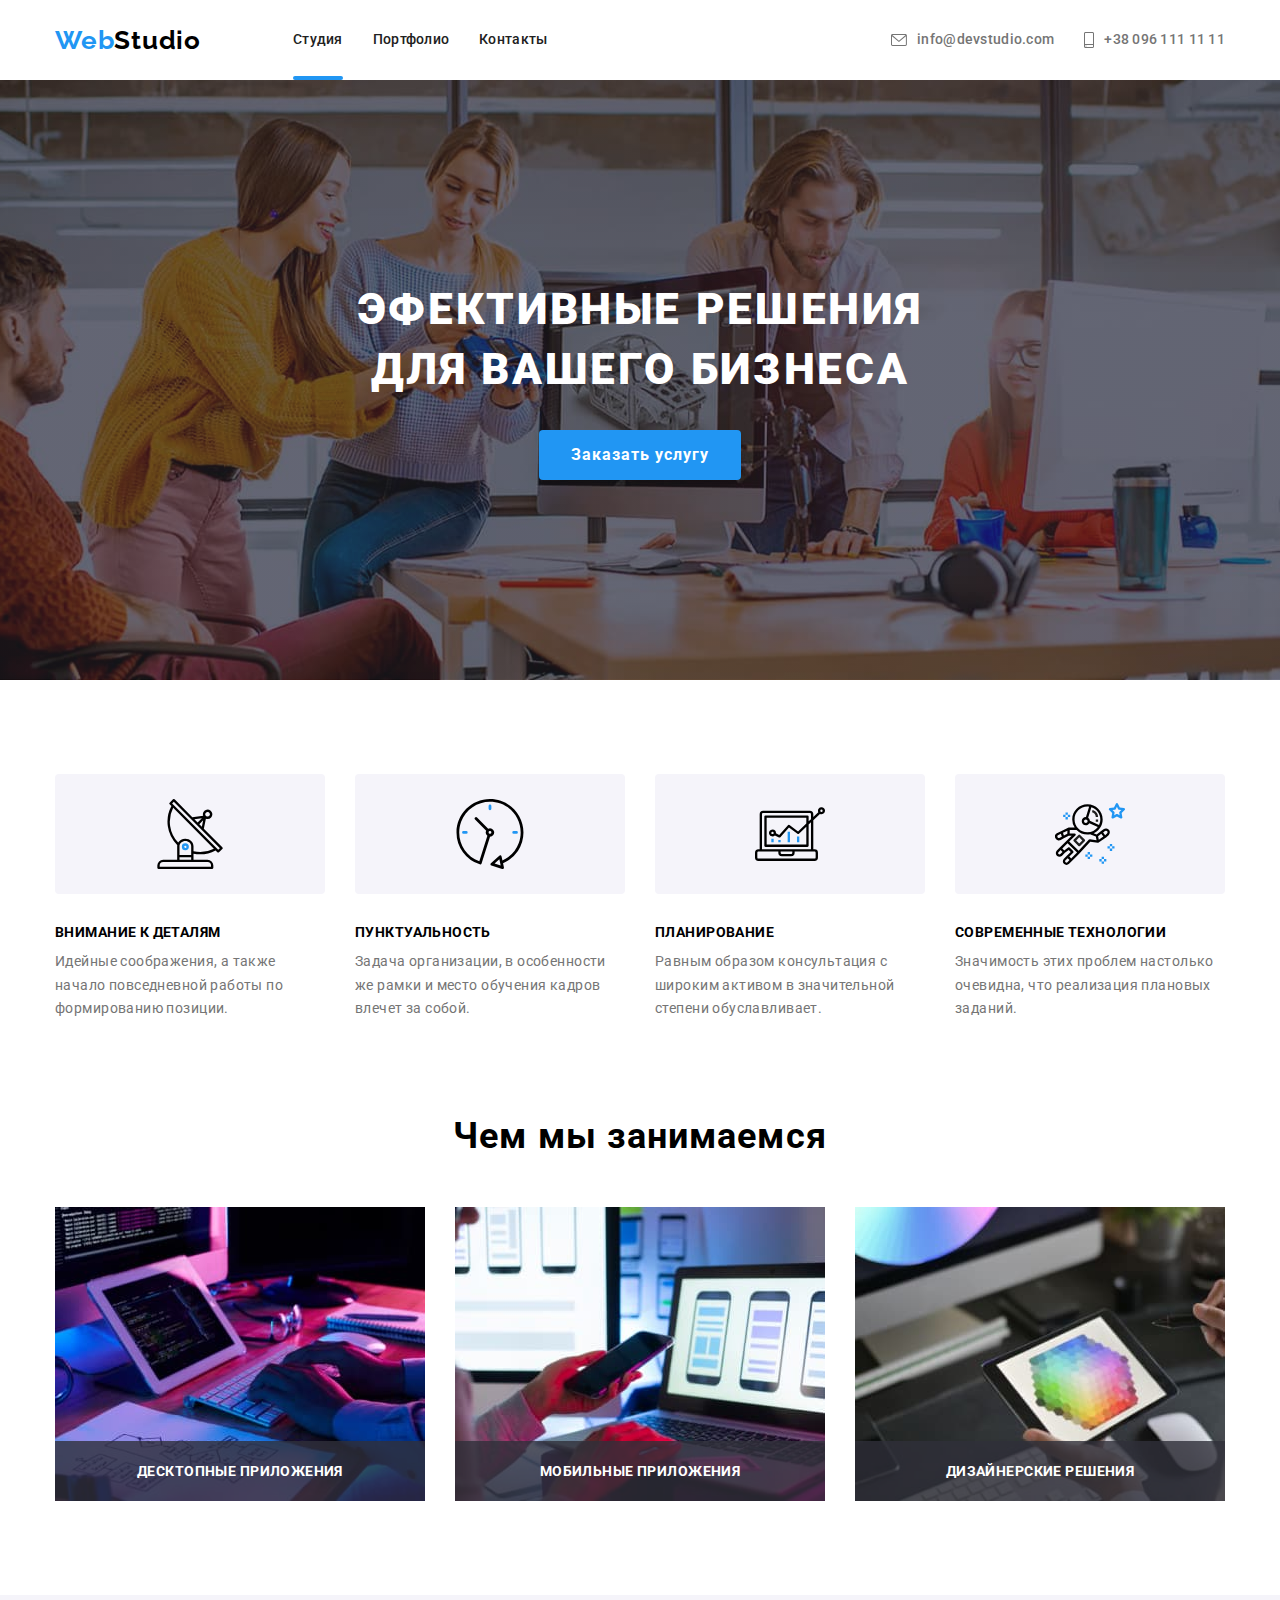
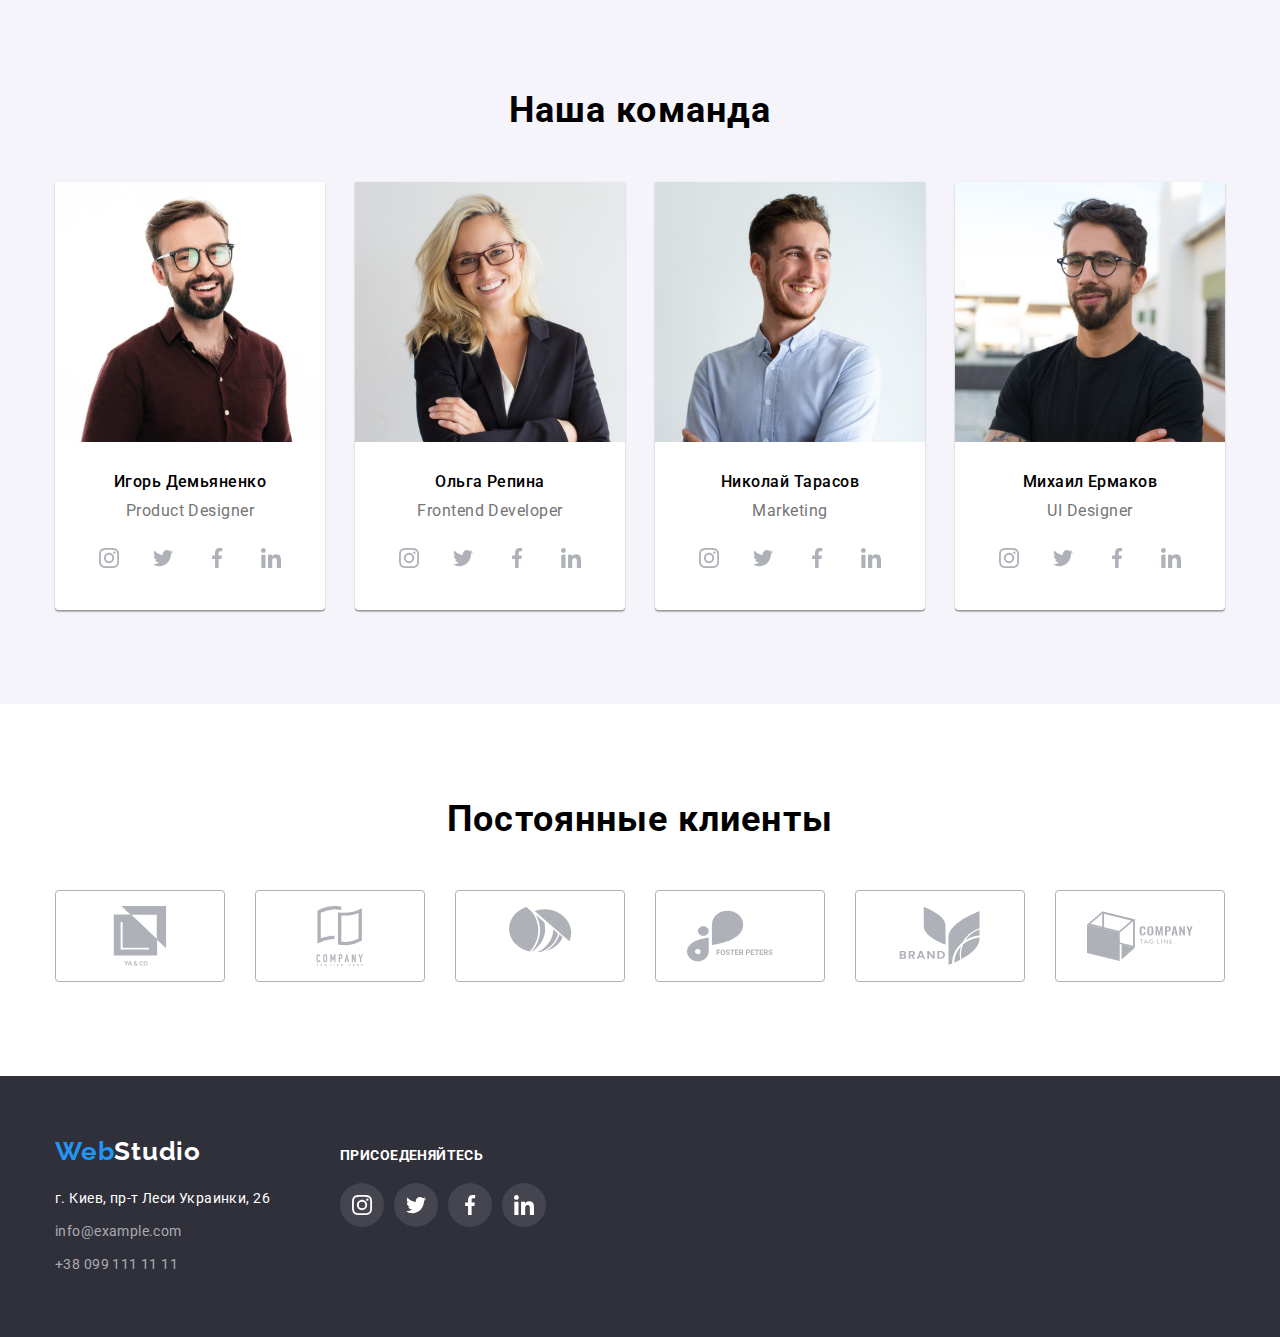
==== commit 55a316cd: "02/02" ====
--- a/index.html
+++ b/index.html
@@ -24,7 +24,7 @@
           <ul class="navigation-list">
             <li class="nav-left">
               <a class="navigation-link active-page" href="index.html"
-                >Студия</a
+                >Студия </a
               >
             </li>
             <li class="nav-left">
@@ -65,7 +65,17 @@
             ЭФЕКТИВНЫЕ РЕШЕНИЯ<br />
             ДЛЯ ВАШЕГО БИЗНЕСА
           </h1>
-          <button class="btn" type="button">Заказать услугу</button>
+          <button class="btn" type="button" data-modal-open>Заказать услугу</button>
+          <div class="backdrop is-hidden" data-modal>
+            <div class="modal"> 
+             
+              <button class="close" data-modal-close> 
+                <svg class="close-icon" width="18" height="18" >
+                  <use href="./images/symbol-defs.svg#icon-close" ></use>
+                </svg>
+              </button>
+            </div>
+          </div>
         </div>
       </section>
 
@@ -138,12 +148,15 @@
           <ul class="spec-list">
             <li class="spec-item">
               <img src="images/box1.jpg" alt="programming" width="370" />
+              <h3 class="info">Десктопные приложения</h3>
             </li>
             <li class="spec-item">
               <img src="images/box2.jpg" alt="mobile_programming" width="370" />
+              <h3 class="info">Мобильные приложения</h3>
             </li>
             <li class="spec-item">
               <img src="images/img.jpg" alt="tablet" width="370" />
+              <h3 class="info">Дизайнерские решения</h3>
             </li>
           </ul>
         </div>
@@ -280,28 +293,28 @@
                 <p class="team-position" lang="en">UI Designer</p>
                 <ul class="icon-list">
                   <li class="icon-item">
-                    <a href="" alt="" class="button-icon button-active">
+                    <a  class="button-icon">
                       <svg class="svg-icon" width="20px" height="20px">
                         <use href="./images/symbol-defs.svg#icon-instagram"></use>
                       </svg>
                     </a>
                   </li>
                   <li class="icon-item">
-                    <a href="" alt="" class="button-icon button-active">
+                    <a  class="button-icon">
                       <svg class="svg-icon" width="20px" height="20px">
                         <use href="./images/symbol-defs.svg#icon-twitter"></use>
                       </svg>
                     </a>
                   </li>
                   <li class="icon-item">
-                    <a href="" alt="" class="button-icon button-active">
+                    <a  class="button-icon">
                       <svg class="svg-icon" width="20px" height="20px">
                         <use href="./images/symbol-defs.svg#icon-facebook"></use>
                       </svg>
                     </a>
                   </li>
                   <li class="icon-item">
-                    <a href="" alt="" class="button-icon button-active">
+                    <a class="button-icon">
                       <svg class="svg-icon" width="20px" height="20px">
                         <use href="./images/symbol-defs.svg#icon-linkedin"></use>
                       </svg>
@@ -433,5 +446,6 @@
         </div>
       </div>
     </footer>
+    <script src="./js/modal.js"></script>
   </body>
 </html>
--- a/css/style.css
+++ b/css/style.css
@@ -61,7 +61,6 @@
 }
 .header {
   background-color: var(--color-background-header);
-  border-bottom: 1px solid #ececec;
 }
 
 /* WebStudio */
@@ -94,7 +93,6 @@
   display: flex;
 }
 .navigation-link {
-  padding: 32px 0;
   text-decoration: none;
   font-weight: 500;
   font-size: 14px;
@@ -102,12 +100,29 @@
   letter-spacing: 0.02em;
   color: var(--text-color-link);
   display: block;
+  transition: color 250ms cubic-bezier(0.4, 0, 0.2, 1);
+}
+.nav-left {
+  position: relative;
+  padding: 32px 0;
 }
 .nav-left + .nav-left {
   margin-left: 30px;
 }
+
 .active-page {
-  color: var(--color-backgroung-btn);
+  display: flex;
+  flex-direction: column;
+}
+
+.active-page::after {
+  content: "";
+  border-color: var(--color-backgroung-btn);
+  border-bottom: 4px solid var(--color-backgroung-btn);
+  border-radius: 2px;
+  width: 100%;
+  position: absolute;
+  bottom: 0px;
 }
 
 .navigation-link:hover,
@@ -126,6 +141,7 @@
   line-height: 1.14;
   letter-spacing: 0.02em;
   color: var(--text-color-contacts);
+  transition: color 250ms cubic-bezier(0.4, 0, 0.2, 1);
 }
 
 .mail:focus,
@@ -152,6 +168,7 @@
   line-height: 1.14;
   letter-spacing: 0.02em;
   color: var(--text-color-contacts);
+  transition: color 250ms cubic-bezier(0.4, 0, 0.2, 1);
 }
 .tel:focus,
 .tel:hover,
@@ -216,6 +233,58 @@
   color: var(--color-link-active);
 }
 
+.backdrop {
+  position: absolute;
+  top: 0;
+  left: 0;
+  width: 100%;
+  height: 100%;
+  background-color: rgba(0, 0, 0, 0.2);
+  visibility: visible;
+  transition: opasity 250ms;
+  display: flex;
+  align-items: center;
+  justify-content: center;
+}
+.backdrop.is-hidden {
+  visibility: hidden;
+  opacity: 0;
+  pointer-events: none;
+}
+
+.modal {
+  position: fixed;
+  transition-duration: 250ms;
+  opacity: 1;
+  width: 528px;
+  height: 581px;
+  background-color: var(--backgroun-color-services);
+  box-shadow: 0px 1px 3px rgba(0, 0, 0, 0.12), 0px 1px 1px rgba(0, 0, 0, 0.14),
+    0px 2px 1px rgba(0, 0, 0, 0.2);
+  border-radius: 4px;
+  z-index: 999;
+}
+.close {
+  display: flex;
+  justify-content: center;
+  align-items: center;
+  position: absolute;
+  border-radius: 50%;
+  padding: 0;
+  margin: 0;
+  cursor: pointer;
+  top: 8px;
+  right: 8px;
+  border: 1px solid rgba(0, 0, 0, 0.1);
+  width: 30px;
+  height: 30px;
+  background-color: inherit;
+}
+
+.close-icon {
+  display: block;
+  width: 100%;
+}
 /*ADVANTAGE*/
 
 .visuallyhidden {
@@ -284,7 +353,23 @@
   margin-top: 50px;
   display: flex;
 }
-
+.spec-item {
+  position: relative;
+}
+.info {
+  position: absolute;
+  bottom: 0;
+  padding: 24px 0;
+  width: 100%;
+  font-weight: 700;
+  font-size: 14px;
+  line-height: calc(14px / 16px);
+  text-align: center;
+  letter-spacing: 0.03em;
+  text-transform: uppercase;
+  color: #ffffff;
+  background-color: rgba(47, 48, 58, 0.8);
+}
 .spec-item + .spec-item {
   margin-left: 30px;
 }
@@ -337,29 +422,36 @@
   justify-content: center;
   align-items: center;
   cursor: pointer;
+  width: 100%;
+  height: 100%;
+  border-radius: 50%;
+  background-color: var(--text-color-main);
+  transition-property: background-color, fill;
+  transition-duration: 250ms;
+  transition-timing-function: cubic-bezier(0.4, 0, 0.2, 1);
+}
+
+.icon-list {
+  display: flex;
+  justify-content: center;
+  align-items: center;
+  margin-top: 16px;
+}
+
+.button-icon:focus,
+.button-icon:hover {
+  background-color: var(--color-text-hover-focus);
+}
+
+.button-icon:focus .svg-icon {
+  fill: var(--text-color-button);
+}
+.button-icon:hover .svg-icon {
+  fill: var(--text-color-button);
+}
+.icon-item {
   width: 44px;
   height: 44px;
-  border-radius: 50%;
-}
-
-.icon-list {
-  display: flex;
-  justify-content: center;
-  align-items: center;
-  margin-top: 16px;
-}
-
-.button-active:focus,
-.button-active:hover {
-  background-color: var(--color-text-hover-focus);
-  border-color: var(--color-backgroung-btn);
-}
-
-.button-active:focus .svg-icon {
-  fill: var(--text-color-button);
-}
-.button-active:hover .svg-icon {
-  fill: var(--text-color-button);
 }
 
 .icon-item + .icon-item {
@@ -389,6 +481,10 @@
   height: 100%;
   border: solid 1px #afb1b8;
   border-radius: 4px;
+
+  transition-property: color, border-color;
+  transition-duration: 250ms;
+  transition-timing-function: cubic-bezier(0.4, 0, 0.2, 1);
 }
 
 .svg-client {
@@ -435,10 +531,18 @@
   line-height: 1.71;
   letter-spacing: 0.03em;
   margin-top: 20px;
+
+  transition: color 250ms cubic-bezier(0.4, 0, 0.2, 1);
 }
 .foot-address-item {
   text-decoration: none;
   color: var(--text-color-foot-address);
+
+  transition: color 250ms cubic-bezier(0.4, 0, 0.2, 1);
+}
+.foot-address-item:focus,
+.foot-address-item:hover {
+  color: var(--color-text-hover-focus);
 }
 
 .foot-address:hover,
@@ -449,6 +553,8 @@
 .foot-contacts {
   text-decoration: none;
   color: var(--text-color-foot-contacts);
+
+  transition: color 250ms cubic-bezier(0.4, 0, 0.2, 1);
 }
 .foot-contacts:hover,
 .foot-contacts:focus {
@@ -489,6 +595,8 @@
   height: 44px;
   border-radius: 50%;
   background-color: rgba(255, 255, 255, 0.1);
+
+  transition: background-color 250ms cubic-bezier(0.4, 0, 0.2, 1);
 }
 
 .social-list {
@@ -498,8 +606,8 @@
   margin-top: 20px;
 }
 
-.button-social-active:focus,
-.button-social-active:hover {
+.button-social:focus,
+.button-social:hover {
   background-color: var(--color-text-hover-focus);
 }
 
@@ -517,6 +625,9 @@
 }
 /*Page portfolio*/
 
+.header-portfolio {
+  border-bottom: 1px solid #ececec;
+}
 .btn-filter {
   border: none;
   padding: 6px 22px;
@@ -529,6 +640,9 @@
   cursor: pointer;
   background-color: var(--bakground-btn-filter);
   border-radius: 4px;
+
+  transition: color 250ms cubic-bezier(0.4, 0, 0.2, 1),
+    background-color 250ms cubic-bezier(0.4, 0, 0.2, 1);
 }
 
 .btn-left + .btn-left {
@@ -561,10 +675,12 @@
 .services-link {
   display: block;
   text-decoration: none;
+  width: 100%;
+  height: 100%;
 }
 
 .services-link:hover,
-.services-link:focus .services-item {
+.services-link:focus {
   cursor: pointer;
   box-shadow: 0px 1px 1px rgba(0, 0, 0, 0.12), 0px 4px 4px rgba(0, 0, 0, 0.06),
     1px 4px 6px rgba(0, 0, 0, 0.16);
@@ -601,3 +717,35 @@
   border-right: 1px solid #eeeeee;
   border-bottom: 1px solid #eeeeee;
 }
+
+.image-portfolio {
+  position: relative;
+  overflow: hidden;
+}
+.overlay {
+  position: absolute;
+  top: 300px;
+  left: 0;
+  width: 100%;
+  height: 100%;
+  background-color: rgba(33, 150, 243, 0.9);
+
+  transition-property: transform;
+  transition-duration: 250ms;
+  transition-timing-function: cubic-bezier(0.4, 0, 0.2, 1);
+}
+
+.text-overlay {
+  font-size: 18px;
+  line-height: 1.56;
+  letter-spacing: 0.03em;
+  padding: 63px 24px;
+  color: #ffffff;
+}
+
+.services-link:hover .overlay {
+  transform: translateY(-300px);
+}
+.services-link:focus .overlay {
+  transform: translateY(-300px);
+}
